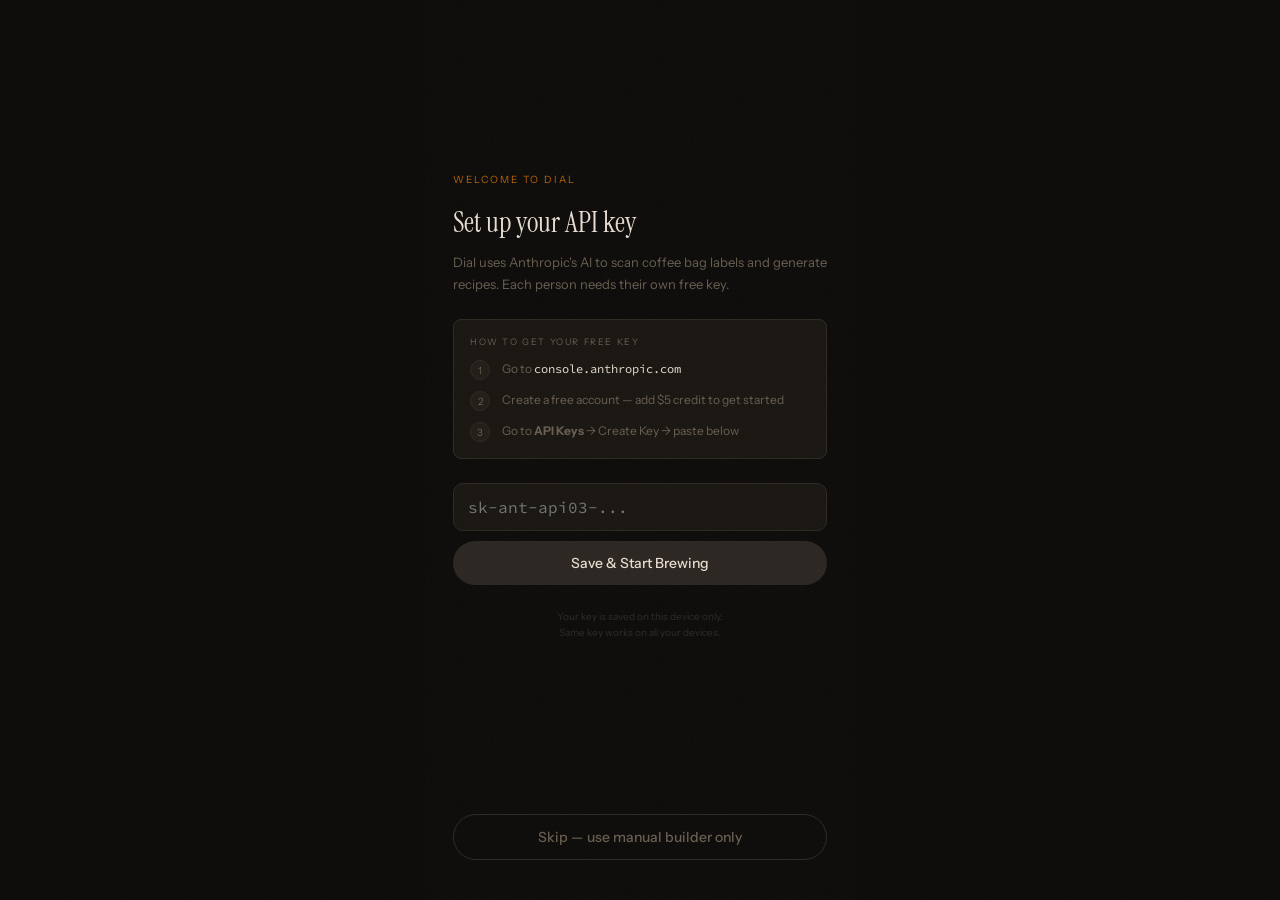
==== index.html @ 254ca581 "Dial app — initial commit Co-Authored-By: Claude Opus 4.8 <noreply@anthropic.com>" ====
<!DOCTYPE html>
<html lang="en">
<head>
<meta charset="UTF-8"/>
<meta name="viewport" content="width=device-width,initial-scale=1,viewport-fit=cover"/>
<meta name="theme-color" content="#0c0a08"/>
<meta name="apple-mobile-web-app-capable" content="yes"/>
<meta name="mobile-web-app-capable" content="yes"/>
<meta name="apple-mobile-web-app-status-bar-style" content="black-translucent"/>
<meta name="apple-mobile-web-app-title" content="Dial"/>
<title>Dial</title>
<link rel="preconnect" href="https://fonts.googleapis.com"/>
<link rel="preconnect" href="https://fonts.gstatic.com" crossorigin/>
<link href="https://fonts.googleapis.com/css2?family=Instrument+Sans:wght@400;500;600&family=Instrument+Serif&family=Source+Code+Pro:wght@400;500&display=swap" rel="stylesheet"/>
<link rel="stylesheet" href="styles.css?v=37"/>
</head>
<body>

<!-- HOME SCREEN -->
<div id="brew">
  <div id="brew-header">
    <button id="menu-btn" onclick="openMenu()" aria-label="Menu"></button>
  </div>
  <div id="rings-wrap">
    <svg id="rings-svg" viewBox="0 0 390 390" preserveAspectRatio="xMidYMid meet" xmlns="http://www.w3.org/2000/svg"></svg>
    <div id="weight-overlay">
      <div id="lw-num">00</div>
      <div id="gw-num">00</div>
    </div>
  </div>
  <div id="brew-controls">
    <div id="timer-area">
      <div id="timer-el" class="t-display-timer">0:00</div>
      <div id="status-el" class="t-label-status">NO RECIPE SELECTED</div>
    </div>
    <div id="brew-btns">
      <button class="brew-btn t-button" id="start-btn" onclick="toggleBrew()">Start</button>
      <button class="brew-btn t-button" id="reset-btn" onclick="resetBrew()">Reset</button>
    </div>
  </div>
</div>

<!-- MENU SCREEN -->
<div class="screen" id="menu-screen">
  <div id="menu-controls">
    <div id="menu-top">
      <button id="menu-close-btn" onclick="closeMenu()" aria-label="Close menu"></button>
    </div>
    <div id="menu-bottom">
      <div class="seg-ctrl">
        <button class="seg-btn t-label active" onclick="switchTab('recipes')">Recipes</button>
        <button class="seg-btn t-label" onclick="switchTab('setup')">My setup</button>
      </div>
    </div>
  </div>
  <!-- Recipes tab -->
  <div id="recipes-tab" style="display:flex;flex-direction:column;flex:1;min-height:0;overflow-y:auto;-webkit-overflow-scrolling:touch;overscroll-behavior:contain">
    <div id="recipes-empty" class="empty-state hidden">
      <p class="t-body">No recipes yet</p>
      <button class="icon-btn" onclick="openCreate()" data-icon="plus" aria-label="Add recipe"></button>
    </div>
    <div id="recipes-list-wrap" class="hidden" style="display:flex;flex-direction:column;gap:var(--space-24);flex:1">
      <p class="select-lbl t-body">Select or Create</p>
      <div id="recipes-list" class="recipe-list"></div>
      <div id="menu-actions" class="menu-actions"></div>
    </div>
  </div>
  <!-- Setup tab -->
  <div id="setup-tab" class="hidden" style="overflow-y:auto;-webkit-overflow-scrolling:touch;overscroll-behavior:contain;flex:1;padding:var(--space-4) 0 var(--space-24)">
    <div class="setup-section-lbl" style="margin-top:8px">Brew Method</div>
    <div id="sm-methods" class="method-wrap"></div>
    <div class="setup-section-lbl">Grinder</div>
    <input class="setup-inp" id="sm-grinder" type="text" placeholder="e.g. Baratza Encore" oninput="onSetupInput()"/>
    <div class="setup-section-lbl">Kettle</div>
    <input class="setup-inp" id="sm-kettle" type="text" placeholder="e.g. Fellow Stagg EKG" oninput="onSetupInput()"/>
    <div class="setup-section-lbl">Sound</div>
    <div class="toggle-row">
      <span class="toggle-lbl">Pour &amp; finish sounds</span>
      <button id="sound-toggle" class="toggle" role="switch" aria-checked="true" onclick="toggleSound()" aria-label="Toggle sounds"><span class="toggle-knob"></span></button>
    </div>
    <div id="sm-save-wrap" class="hidden" style="display:flex;justify-content:center;padding-top:var(--space-16)">
      <button class="icon-btn" onclick="saveSetup()" data-icon="check" aria-label="Save setup"></button>
    </div>
    <div style="height:16px"></div>
  </div>
</div>

<!-- CREATE SCREEN -->
<div class="screen" id="create-screen">
  <div id="create-hdr">
    <button class="icon-btn" onclick="closeCreate()" data-icon="x" aria-label="Close"></button>
    <p class="screen-label t-label">New recipe</p>
  </div>
  <div id="create-scroll" style="flex:1;overflow-y:auto;-webkit-overflow-scrolling:touch;overscroll-behavior:contain;display:flex;flex-direction:column;gap:var(--space-24);padding-top:var(--space-16);padding-bottom:max(24px,env(safe-area-inset-bottom))">
    <div class="setup-card" id="cr-setup-card">
      <div class="setup-card-hdr" onclick="toggleSetupCard()">
        <div>
          <p class="sc-title t-body">Setup</p>
          <p class="sc-sub t-mono-sub" id="cr-setup-sub"></p>
        </div>
        <span id="cr-chev" data-icon="chevron-down" style="width:20px;height:20px;display:block;flex-shrink:0"></span>
      </div>
      <div class="sc-body hidden" id="cr-setup-body">
        <div style="height:10px"></div>
        <div class="setup-section-lbl">Brew Method</div>
        <div id="cr-methods" class="method-wrap"></div>
        <div class="setup-section-lbl">Grinder</div>
        <input class="setup-inp" id="cr-grinder" type="text" placeholder="e.g. Baratza Encore"/>
        <div class="setup-section-lbl">Kettle</div>
        <input class="setup-inp" id="cr-kettle" type="text" placeholder="e.g. Fellow Stagg EKG"/>
        <div style="height:4px"></div>
      </div>
    </div>
    <div class="param-grid" id="cr-params">
      <div class="param-grid-row">
        <div class="param-box" id="coffee-box" onclick="openCoffeePop(event)">
          <p class="param-box-lbl t-caption">Coffee</p>
          <div class="param-box-val t-mono-value clickable">
            <span id="coffee-val">26g</span>
            <span data-icon="chevron-down" style="width:12px;height:12px;display:block;flex-shrink:0;opacity:.5"></span>
          </div>
        </div>
        <div class="param-box">
          <p class="param-box-lbl t-caption">Water</p>
          <div class="param-box-val t-mono-value" id="cp-water">Auto</div>
        </div>
      </div>
      <div class="param-grid-row">
        <div class="param-box">
          <p class="param-box-lbl t-caption">Temp</p>
          <div class="param-box-val t-mono-value" id="cp-temp">Auto</div>
        </div>
        <div class="param-box">
          <p class="param-box-lbl t-caption">Ratio</p>
          <div class="param-box-val t-mono-value" id="cp-ratio">Auto</div>
        </div>
      </div>
      <div class="param-box full-width">
        <p class="param-box-lbl t-caption">Grind</p>
        <div class="param-box-val t-mono-value" id="cp-grind">Auto</div>
      </div>
    </div>
    <div id="label-cta" class="label-cta">
      <p class="t-body">Create an expertly dialed brew recipe from your label</p>
      <div class="upload-btns">
        <input type="file" id="cam-input" accept="image/*" capture="environment" style="display:none" onchange="handleLabel(event)"/>
        <input type="file" id="lib-input" accept="image/*" style="display:none" onchange="handleLabel(event)"/>
        <button class="icon-btn" onclick="document.getElementById('cam-input').click()" data-icon="camera" title="Take photo"></button>
        <button class="icon-btn" onclick="document.getElementById('lib-input').click()" data-icon="image" title="Upload from library"></button>
      </div>
    </div>
    <div id="label-uploaded" class="hidden">
      <div class="uploaded-card">
        <div class="ul-info"><strong>Label</strong><span class="t-caption" id="ul-name">—</span></div>
        <button onclick="clearLabel()" style="background:none;border:none;color:var(--color-icon-muted);cursor:pointer;padding:4px" data-icon="x" aria-label="Remove label"></button>
      </div>
      <div class="gen-wrap">
        <button class="icon-btn" id="gen-btn" onclick="doGenerate()" data-icon="arrow-up" title="Generate"></button>
      </div>
    </div>
    <div id="cr-loading" class="loading-box hidden">
      <div class="dots"><div class="dot"></div><div class="dot" style="animation-delay:.2s"></div><div class="dot" style="animation-delay:.4s"></div></div>
      <div class="loading-lbl">Reading label &amp; building recipe</div>
    </div>
    <p id="cr-err" class="err-txt hidden"></p>
  </div>
</div>

<!-- GENERATED / RC SCREEN -->
<div class="screen" id="rc-screen">
  <div id="rc-hdr">
    <button class="icon-btn" onclick="closeRC()" data-icon="x" aria-label="Close"></button>
  </div>
  <div style="flex:1;overflow-y:auto;-webkit-overflow-scrolling:touch;overscroll-behavior:contain;padding-top:var(--space-16)">
    <div class="rc-coffee-name t-body" id="rc-coffee-name"></div>
    <div class="rationale-wrap collapsed" id="rc-rationale-wrap">
      <div class="rationale-text t-heading-accent" id="rc-rationale"></div>
      <div class="rationale-fade"></div>
    </div>
    <button class="more-notes" id="rc-more" onclick="toggleNotes()">More notes</button>
    <div class="rc-grid" id="rc-rows"></div>
    <div class="brew-recipe-card brc-card" id="brc-card">
      <div class="brc-hdr" onclick="toggleBrewRecipe()">
        <div><div class="brc-title t-body">Dialed brew recipe</div><div class="brc-sub t-mono-sub" id="brc-sub"></div></div>
        <span class="brc-chev" data-icon="chevron-down" style="width:20px;height:20px;display:block"></span>
      </div>
      <div class="brc-body hidden" id="brc-body"></div>
    </div>
    <div style="height:8px"></div>
  </div>
  <div class="rc-actions">
    <button class="icon-btn" onclick="confirmDeleteRC()" data-icon="trash" title="Delete recipe"></button>
    <button class="icon-btn" onclick="brewRC()" data-icon="waves" title="Brew"></button>
  </div>
</div>

<!-- STAGE OVERLAY -->
<div id="ov">
  <div class="ov-inner">
    <div class="ov-title t-body">Dialed</div>
    <div class="stage-list" id="ov-stages"></div>
  </div>
  <div class="ov-btn">
    <button class="icon-btn" onclick="closeOverlay()" data-icon="check" aria-label="Done"></button>
  </div>
</div>

<!-- API KEY SCREEN -->
<div id="apikey-screen" class="hidden">
  <div class="ak-body">
    <div class="ak-tag">Welcome to Dial</div>
    <h1 class="ak-title">Set up your API key</h1>
    <p class="ak-desc">Dial uses Anthropic's AI to scan coffee bag labels and generate recipes. Each person needs their own free key.</p>
    <div class="ak-steps">
      <div style="font-size:9px;letter-spacing:1.6px;color:var(--color-text-muted);margin-bottom:12px;text-transform:uppercase">How to get your free key</div>
      <div class="ak-step"><div class="ak-num">1</div><div class="ak-step-txt">Go to <code>console.anthropic.com</code></div></div>
      <div class="ak-step"><div class="ak-num">2</div><div class="ak-step-txt">Create a free account &mdash; add $5 credit to get started</div></div>
      <div class="ak-step"><div class="ak-num">3</div><div class="ak-step-txt">Go to <strong>API Keys</strong> &rarr; Create Key &rarr; paste below</div></div>
    </div>
    <input type="password" id="ak-input" class="ak-input" placeholder="sk-ant-api03-..." oninput="document.getElementById('ak-err').classList.add('hidden')"/>
    <p id="ak-err" class="ak-err hidden"></p>
    <button onclick="saveApiKey()" class="btn-pill dark" style="margin-bottom:12px">Save &amp; Start Brewing</button>
    <p class="ak-note">Your key is saved on this device only.<br/>Same key works on all your devices.</p>
  </div>
  <div class="ak-footer">
    <button onclick="skipApiKey()" class="btn-pill ghost">Skip &mdash; use manual builder only</button>
  </div>
</div>

<!-- RECIPE CARD POPOVER -->
<div id="pop" class="popover hidden">
  <button class="pop-item" onclick="viewRecipe()">View</button>
  <button class="pop-item danger" onclick="askDeleteFromPop()">Delete</button>
</div>

<!-- COFFEE WEIGHT DROPDOWN -->
<div id="coffee-pop" class="popover scroll-pop hidden"></div>

<!-- DELETE CONFIRM MODAL -->
<div id="confirm-modal" class="hidden">
  <div class="confirm-card">
    <p class="confirm-title">Delete recipe?</p>
    <p class="confirm-msg">This can’t be undone.</p>
    <div class="confirm-btns">
      <button class="confirm-btn" onclick="closeConfirm()">Cancel</button>
      <button class="confirm-btn danger" onclick="doDelete()">Delete</button>
    </div>
  </div>
</div>

<script src="app.js?v=37"></script>
</body>
</html>
---- styles.css ----
/* ============================================================================
   DIAL — Design Tokens
   ============================================================================ */
:root {
  /* ---- Primitives: neutral ---- */
  --neutral-0:#0c0a08;  --neutral-50:#12100d;  --neutral-100:#13110e;
  --neutral-150:#181410; --neutral-175:#1a160e; --neutral-200:#1c1914;
  --neutral-250:#201c17; --neutral-300:#2a2520; --neutral-325:#2c2922;
  --neutral-350:#2e2820; --neutral-450:#3d3730; --neutral-500:#4a4232;
  --neutral-525:#4a4238; --neutral-600:#675d4f; --neutral-650:#716c61;
  --neutral-700:#8d7d6a; --neutral-725:#8d8268; --neutral-800:#9a8e82;
  --neutral-950:#e8ddd0;
  /* ---- Primitives: amber + status ---- */
  --amber-100:#fbe8cb; --amber-500:#b66304; --error-500:#c07070;

  /* ---- Semantic: background ---- */
  --color-bg-base:var(--neutral-0);
  --color-bg-surface-1:var(--neutral-150);
  --color-bg-surface-2:var(--neutral-250);
  --color-bg-surface-3:var(--neutral-300);
  --color-bg-elevated:var(--neutral-200);
  --color-bg-card:var(--neutral-175);
  --color-bg-control:var(--neutral-250);
  /* ---- Semantic: border ---- */
  --color-border-default:var(--neutral-350);
  --color-border-subtle:var(--neutral-325);
  --color-border-amber:var(--neutral-500);
  /* ---- Semantic: text ---- */
  --color-text-primary:var(--neutral-950);
  --color-text-secondary:var(--neutral-800);
  --color-text-muted:var(--neutral-600);
  --color-text-dim:var(--neutral-725);
  --color-text-label:var(--neutral-325);
  --color-text-icon:var(--neutral-700);
  /* ---- Semantic: accent / status / icon ---- */
  --color-accent-amber:var(--amber-500);
  --color-accent-amber-bright:var(--amber-100);
  --color-status-error:var(--error-500);
  --color-icon-default:var(--neutral-700);
  --color-icon-muted:var(--neutral-600);
  --color-icon-dim:var(--neutral-450);
  --color-icon-primary:var(--neutral-950);
  --color-icon-accent:var(--amber-500);
  --color-icon-on-accent:var(--amber-100);

  /* ---- Type families ---- */
  --font-sans:"Instrument Sans",system-ui,sans-serif;
  --font-serif:"Instrument Serif",Georgia,serif;
  --font-mono:"Source Code Pro",ui-monospace,monospace;

  /* ---- Spacing ---- */
  --space-4:4px; --space-8:8px; --space-12:12px; --space-16:16px;
  --space-20:20px; --space-24:24px; --space-32:32px; --space-48:48px; --space-60:60px;
  /* ---- Radius ---- */
  --radius-sm:4px; --radius-md:8px; --radius-lg:24px; --radius-full:200px;
}

/* ============================================================================
   Reset + base
   ============================================================================ */
*,*::before,*::after{box-sizing:border-box;margin:0;padding:0}
span[data-icon]>svg{width:100%;height:100%;display:block}
html{height:100%;overflow:hidden;background:var(--color-bg-base);-webkit-tap-highlight-color:transparent}
body{height:100%;overflow:hidden;width:100%;background:var(--color-bg-base);font-family:var(--font-sans);color:var(--color-text-primary);-webkit-font-smoothing:antialiased;overscroll-behavior-y:none}
::-webkit-scrollbar{display:none}
.hidden{display:none!important}

/* Film grain — fixed, non-interactive SVG noise overlay. Tune --grain-opacity. */
:root{--grain-opacity:.045}
body::after{
  content:"";
  position:fixed;
  inset:0;
  z-index:9999;
  pointer-events:none;
  opacity:var(--grain-opacity);
  background-image:url("data:image/svg+xml,%3Csvg xmlns='http://www.w3.org/2000/svg' width='200' height='200'%3E%3Cfilter id='n'%3E%3CfeTurbulence type='fractalNoise' baseFrequency='0.85' numOctaves='2' stitchTiles='stitch'/%3E%3CfeColorMatrix type='saturate' values='0'/%3E%3C/filter%3E%3Crect width='100%25' height='100%25' filter='url(%23n)'/%3E%3C/svg%3E");
  background-size:200px 200px;
}

/* ============================================================================
   Type styles
   ============================================================================ */
.t-display-timer{font-family:var(--font-serif);font-size:64px;letter-spacing:0;line-height:1}
.t-weight-l{font-family:var(--font-sans);font-size:64px;font-weight:400;letter-spacing:-1.28px;line-height:1}
.t-weight-s{font-family:var(--font-sans);font-size:32px;font-weight:400;letter-spacing:-.64px;line-height:1}
.t-heading-accent{font-family:var(--font-serif);font-size:22px;letter-spacing:.22px;line-height:1.5}
.t-body{font-family:var(--font-sans);font-size:16px;letter-spacing:.16px}
.t-caption{font-family:var(--font-sans);font-size:12px;letter-spacing:.12px}
.t-label-status{font-family:var(--font-sans);font-size:14px;font-weight:600;letter-spacing:1.68px;text-transform:uppercase}
.t-label{font-family:var(--font-sans);font-size:14px;letter-spacing:.14px}
.t-button{font-family:var(--font-sans);font-size:14px;font-weight:500;letter-spacing:.14px}
.t-mono-value{font-family:var(--font-mono);font-size:16px}
.t-mono-sub{font-family:var(--font-mono);font-size:14px}

/* ============================================================================
   Home / Brew screen
   ============================================================================ */
#brew{position:relative;margin:0 auto;width:100%;height:100svh;display:flex;flex-direction:column;align-items:center;justify-content:space-between;max-width:430px;overflow:hidden;padding:4px;padding-bottom:max(24px,calc(env(safe-area-inset-bottom) + 16px))}
#brew-header{width:100%;display:flex;align-items:center;justify-content:center;padding:max(16px,env(safe-area-inset-top)) var(--space-16) 0;flex-shrink:0}
#menu-btn{width:48px;height:48px;background:var(--color-bg-surface-1);border:1px solid transparent;cursor:pointer;display:flex;align-items:center;justify-content:center;border-radius:var(--radius-full);transition:background .2s,border-color .2s;padding:0}
#menu-btn.lit{border-color:var(--color-border-amber)}
#menu-btn svg{width:24px;height:24px;display:block}
/* Fixed square. Size = smaller of full width OR the leftover vertical space after
   reserving a fixed budget for the header + timer + buttons. This keeps the rings
   stable (svh only settles once, doesn't jump as you scroll) AND guarantees the
   Start/Reset buttons always have room — even on small phones. */
#rings-wrap{flex:0 0 auto;width:min(100%,calc(100svh - 340px));aspect-ratio:1/1;margin:0 auto;position:relative;container-type:inline-size;display:flex;align-items:center;justify-content:center}
#rings-svg{width:100%;height:100%;display:block}
/* Weight readout — HTML overlay so the numbers can animate (SVG text is redrawn each frame) */
#weight-overlay{position:absolute;inset:0;display:flex;flex-direction:column;align-items:center;justify-content:center;gap:1.5cqw;pointer-events:none;transform:translateY(1cqw)}
#lw-num{font-family:var(--font-sans);font-weight:400;font-size:12.3cqw;letter-spacing:0;line-height:1;will-change:transform,opacity}
#gw-num{font-family:var(--font-sans);font-weight:400;font-size:8.2cqw;letter-spacing:-.02em;line-height:1;color:var(--neutral-325);will-change:transform,opacity}
#brew-controls{flex-shrink:0;width:100%;display:flex;flex-direction:column;align-items:center;gap:var(--space-32)}
#timer-area{flex-shrink:0;text-align:center;width:100%;display:flex;flex-direction:column;align-items:center;gap:var(--space-4)}
#timer-el{color:var(--color-text-muted);transition:color .4s}
#status-el{color:var(--color-text-dim);opacity:1;width:100%;padding:0 var(--space-24);text-align:center;white-space:nowrap;overflow:hidden;text-overflow:ellipsis;will-change:transform,opacity}
#brew-btns{flex-shrink:0;display:flex;gap:var(--space-24)}
.brew-btn{width:120px;height:120px;border-radius:50%;border:.5px solid transparent;background:var(--neutral-100);display:flex;align-items:center;justify-content:center;cursor:pointer;color:var(--neutral-525);transition:background .25s,color .25s,border-color .25s}
.brew-btn.primary{background:var(--color-bg-elevated);border-color:var(--color-border-amber);color:var(--color-accent-amber-bright)}
.brew-btn.lit{color:var(--color-text-secondary)}

/* Dim brew screen when any overlay is open */
#brew{transition:opacity .32s ease,filter .32s ease}
#brew.dimmed{opacity:.4;filter:blur(2px);pointer-events:none}

/* ============================================================================
   Full-screen overlays (Menu, Create, RC)
   ============================================================================ */
.screen{
  position:fixed;top:0;left:0;right:0;bottom:0;
  max-width:430px;margin:0 auto;
  background:var(--color-bg-base);
  display:flex;flex-direction:column;
  z-index:20;
  opacity:0;visibility:hidden;
  transition:opacity .32s ease,visibility 0s linear .32s;
  padding:4px var(--space-16);
  overflow:hidden;
}
.screen.open{opacity:1;visibility:visible;transition:opacity .32s ease}
/* Stagger children entrance */
.screen>*{transform:translateY(8px);opacity:0;transition:transform .38s cubic-bezier(.22,.7,0,1),opacity .38s ease}
.screen.open>*{transform:none;opacity:1}

/* ============================================================================
   Menu screen
   ============================================================================ */
#menu-controls{width:100%;flex-shrink:0;display:flex;flex-direction:column;gap:var(--space-32);padding:max(16px,env(safe-area-inset-top)) 0 0;transition-delay:.04s}
#menu-top{display:flex;align-items:center;justify-content:center}
#menu-bottom{display:flex;align-items:center;justify-content:center}
#menu-close-btn{width:48px;height:48px;background:var(--color-bg-elevated);border:1px solid var(--color-border-amber);cursor:pointer;display:flex;align-items:center;justify-content:center;border-radius:var(--radius-full);padding:0}
#menu-close-btn svg{width:24px;height:24px;display:block}
#recipes-tab{transition-delay:.08s}
#setup-tab{transition-delay:.08s}

/* Segment control */
.seg-ctrl{display:inline-flex;background:var(--neutral-50);border-radius:var(--radius-full);padding:var(--space-8) var(--space-12) var(--space-8) var(--space-8);gap:var(--space-4)}
.seg-btn{height:40px;padding:0 var(--space-16);border-radius:var(--radius-md);border:none;background:none;font-family:var(--font-sans);font-size:14px;color:var(--color-text-label);cursor:pointer;transition:all .2s;white-space:nowrap}
.seg-btn.active{background:var(--color-bg-elevated);color:var(--color-accent-amber-bright);border-radius:var(--radius-full)}

/* Empty state */
.empty-state{display:flex;flex-direction:column;align-items:center;justify-content:center;gap:var(--space-24);padding:48px var(--space-24)}
.empty-state p{color:var(--color-text-label)}

/* Recipe list */
.select-lbl{color:var(--color-text-label);text-align:center;padding:var(--space-8) 0 0}
.recipe-list{display:flex;flex-direction:column;gap:var(--space-12)}
.recipe-card{display:flex;align-items:center;justify-content:space-between;padding:var(--space-16) var(--space-20);border-radius:var(--radius-md);background:var(--color-bg-card);border:1px solid transparent;cursor:pointer;transition:all .2s;width:100%}
.recipe-card.selected{background:var(--color-bg-surface-3);border-color:var(--color-border-amber)}
.rc-name{color:var(--color-text-primary);margin-bottom:var(--space-8)}
.rc-sub{color:var(--color-text-muted)}
.rc-kebab{background:none;border:none;color:var(--color-icon-muted);cursor:pointer;padding:4px 8px;line-height:1;flex-shrink:0}

/* Menu actions row */
.menu-actions{display:flex;gap:var(--space-12);justify-content:center;padding:var(--space-8) 0 max(24px,env(safe-area-inset-bottom))}

/* ============================================================================
   Common icon button
   ============================================================================ */
.icon-btn{width:48px;height:48px;border-radius:50%;background:var(--color-bg-elevated);border:none;display:flex;align-items:center;justify-content:center;cursor:pointer;color:var(--color-icon-primary);transition:background .2s;flex-shrink:0}
.icon-btn svg{width:20px;height:20px;display:block}

/* ============================================================================
   Setup tab + form controls
   ============================================================================ */
.setup-section-lbl{font-family:var(--font-sans);font-size:10px;font-weight:500;letter-spacing:1.2px;color:var(--color-text-muted);text-transform:uppercase;margin-bottom:var(--space-8);margin-top:var(--space-16)}
.method-wrap{display:flex;gap:6px;flex-wrap:wrap;margin-bottom:var(--space-4)}
.method-btn{padding:7px 14px;border-radius:var(--radius-full);border:1px solid var(--color-border-default);background:none;cursor:pointer;font-family:var(--font-sans);font-size:12px;color:var(--color-text-muted);transition:all .2s}
.method-btn.active{background:var(--color-bg-surface-3);color:var(--color-text-primary);border-color:var(--color-bg-surface-3)}
.setup-inp{width:100%;background:var(--color-bg-surface-2);border:1px solid var(--color-border-default);border-radius:10px;padding:11px 14px;font-family:var(--font-sans);font-size:16px;color:var(--color-text-primary);outline:none;margin-bottom:10px}
.btn-pill{width:100%;padding:13px;border-radius:999px;border:none;font-family:var(--font-sans);font-size:14px;font-weight:500;color:var(--color-text-primary);cursor:pointer}
.btn-pill.dark{background:var(--color-bg-surface-3)}
.btn-pill.ghost{background:none;border:1px solid var(--color-border-default);color:var(--color-text-muted)}

/* Toggle switch */
.toggle-row{display:flex;align-items:center;justify-content:space-between;gap:var(--space-12);padding:var(--space-8) 0}
.toggle-lbl{font-family:var(--font-sans);font-size:14px;color:var(--color-text-secondary)}
.toggle{width:46px;height:28px;border-radius:999px;border:none;background:var(--color-bg-surface-3);position:relative;cursor:pointer;transition:background .2s;flex-shrink:0;padding:0}
.toggle[aria-checked="true"]{background:var(--color-accent-amber-bright)}
.toggle-knob{position:absolute;top:3px;left:3px;width:22px;height:22px;border-radius:50%;background:var(--color-text-muted);transition:transform .2s,background .2s}
.toggle[aria-checked="true"] .toggle-knob{transform:translateX(18px);background:var(--neutral-0)}

/* ============================================================================
   Popover
   ============================================================================ */
.popover{position:fixed;background:var(--color-bg-surface-2);border:1px solid var(--color-border-default);border-radius:10px;padding:4px;z-index:50;min-width:130px;box-shadow:0 8px 24px rgba(0,0,0,.5)}
.pop-item{display:block;width:100%;padding:10px 14px;border-radius:6px;border:none;background:none;font-family:var(--font-sans);font-size:14px;color:var(--color-text-primary);text-align:left;cursor:pointer}
.pop-item.danger{color:var(--color-status-error)}
.pop-item.active{color:var(--color-accent-amber-bright);background:var(--color-bg-surface-3)}
/* Coffee weight dropdown — scrollable, mono values */
.scroll-pop{max-height:240px;overflow-y:auto;-webkit-overflow-scrolling:touch}
.scroll-pop .pop-item{font-family:var(--font-mono);text-align:center}

/* Clickable param value (Coffee dropdown trigger) */
.param-box-val.clickable{cursor:pointer}
.param-box.dropdown-open .param-box-val.clickable{outline:1px solid var(--color-border-amber)}

/* ============================================================================
   Delete confirm modal
   ============================================================================ */
#confirm-modal{position:fixed;inset:0;z-index:200;display:flex;align-items:center;justify-content:center;padding:var(--space-24);background:rgba(0,0,0,.7);opacity:0;transition:opacity .2s ease}
#confirm-modal.open{opacity:1}
.confirm-card{width:100%;max-width:320px;background:var(--color-bg-surface-1);border:1px solid var(--color-border-default);border-radius:var(--radius-lg);padding:var(--space-24);text-align:center;transform:scale(.94);transition:transform .2s cubic-bezier(.32,.72,0,1)}
#confirm-modal.open .confirm-card{transform:scale(1)}
.confirm-title{font-family:var(--font-serif);font-size:22px;color:var(--color-text-primary);margin-bottom:var(--space-8)}
.confirm-msg{font-family:var(--font-sans);font-size:13px;color:var(--color-text-muted);margin-bottom:var(--space-24)}
.confirm-btns{display:flex;gap:var(--space-12)}
.confirm-btn{flex:1;padding:13px;border-radius:999px;border:1px solid var(--color-border-default);background:none;font-family:var(--font-sans);font-size:14px;font-weight:500;color:var(--color-text-secondary);cursor:pointer}
.confirm-btn.danger{background:var(--color-status-error);border-color:var(--color-status-error);color:var(--neutral-0)}

/* ============================================================================
   Create screen
   ============================================================================ */
#create-hdr,#rc-hdr{display:flex;flex-direction:column;align-items:center;gap:var(--space-24);flex-shrink:0;padding-top:max(16px,env(safe-area-inset-top));padding-bottom:0}

/* Screen shared label (used in Create + RC) */
.screen-label{color:var(--color-text-label);text-align:center;flex-shrink:0}

/* Setup card */
.setup-card{background:var(--color-bg-surface-1);border:1px solid var(--color-border-subtle);border-radius:var(--radius-md);overflow:hidden;flex-shrink:0}
.setup-card-hdr{display:flex;align-items:center;justify-content:space-between;gap:var(--space-8);padding:var(--space-12) var(--space-20);cursor:pointer}
.setup-card-hdr>div{flex:1;min-width:0;overflow:hidden}
.sc-title{color:var(--color-text-primary)}
.sc-sub{color:var(--color-text-muted);margin-top:var(--space-8);white-space:nowrap;overflow:hidden;text-overflow:ellipsis;max-width:100%}
.sc-body{padding:0 var(--space-20) var(--space-16);border-top:1px solid var(--color-border-subtle)}

/* Param grid (create flow — box style) */
.param-grid{display:flex;flex-direction:column;gap:var(--space-8)}
.param-grid-row{display:flex;gap:var(--space-8)}
.param-box{display:flex;flex-direction:column;gap:var(--space-8);flex:1;min-width:0}
.param-box.full-width{flex:none;width:100%}
.param-box-lbl{color:var(--color-text-primary)}
.param-box-val{background:var(--color-bg-surface-2);border-radius:var(--radius-md);padding:14px var(--space-16);display:flex;align-items:center;justify-content:center;gap:var(--space-8);color:var(--color-text-dim)}
.param-box-val select{background:none;border:none;outline:none;font-family:var(--font-mono);font-size:16px;color:var(--color-text-dim);text-align:center;cursor:pointer;appearance:none;-webkit-appearance:none;flex:1;min-width:0}

/* Label upload CTA */
.label-cta{display:flex;flex-direction:column;align-items:center;gap:var(--space-20);text-align:center}
.label-cta p{color:var(--color-text-muted);line-height:1.6;max-width:240px}
.upload-btns{display:flex;gap:var(--space-12);justify-content:center}
.uploaded-card{background:var(--color-bg-surface-2);border:1px solid var(--color-border-default);border-radius:var(--radius-md);padding:14px var(--space-16);display:flex;align-items:center;justify-content:space-between;gap:var(--space-12)}
.ul-info strong{font-family:var(--font-sans);font-size:16px;font-weight:400;color:var(--color-text-primary);display:block;margin-bottom:2px}
.ul-info span{color:var(--color-text-muted)}
.gen-wrap{display:flex;justify-content:center;padding:var(--space-16) 0 var(--space-8)}
.err-txt{color:var(--color-status-error);font-size:12px;text-align:center;line-height:1.5}
.loading-box{display:flex;flex-direction:column;align-items:center;gap:14px;padding:48px 24px}
.dots{display:flex;gap:6px;align-items:center}
.dots .dot{width:6px;height:6px;border-radius:50%;background:var(--color-accent-amber);animation:blink 1.2s ease-in-out infinite}
.loading-lbl{font-size:11px;letter-spacing:1.4px;color:var(--color-text-muted);text-transform:uppercase}
@keyframes blink{0%,100%{opacity:.2}50%{opacity:1}}

/* ============================================================================
   Generated / RC screen
   ============================================================================ */
#rc-screen .screen-label{padding:0}
.rc-coffee-name{color:var(--color-text-primary);text-align:center;padding:0 var(--space-16) var(--space-8);flex-shrink:0;font-size:12px;letter-spacing:.12px}
.rationale-wrap{position:relative;margin:0 var(--space-16) 0;flex-shrink:0;overflow:hidden}
.rationale-text{color:var(--color-text-muted);text-align:center;line-height:1.5}
.rationale-wrap.collapsed{max-height:138px}
.rationale-fade{position:absolute;left:0;right:0;bottom:0;height:78px;pointer-events:none;background:linear-gradient(to bottom,rgba(12,10,8,0) 0%,var(--color-bg-base) 92%)}
.rationale-wrap.expanded .rationale-fade{display:none}
.more-notes{display:block;margin:var(--space-12) auto 0;background:none;border:none;color:var(--color-text-secondary);font-family:var(--font-sans);font-size:14px;letter-spacing:.14px;cursor:pointer;text-align:center}

/* Param grid (generated view — 2-column stacked cells with top dividers) */
.rc-grid{display:grid;grid-template-columns:1fr 1fr 1fr;column-gap:0;row-gap:var(--space-24);margin:var(--space-24) var(--space-16) 0}
.rc-cell{display:flex;flex-direction:column;gap:var(--space-4);padding:var(--space-12) var(--space-8);border-top:1px solid var(--neutral-200);min-width:0}
.rc-cell-lbl{font-family:var(--font-sans);font-size:12px;letter-spacing:.12px;color:var(--color-text-muted)}
.rc-cell-val{font-family:var(--font-mono);font-size:16px;color:var(--color-text-primary);width:100%;text-align:left;white-space:nowrap;overflow:hidden;text-overflow:ellipsis}

/* Brew recipe card */
.brew-recipe-card{margin:var(--space-24) var(--space-16) 0;background:var(--color-bg-surface-1);border:1px solid var(--color-border-subtle);border-radius:var(--radius-md);overflow:hidden;flex-shrink:0}
.brc-hdr{display:flex;align-items:center;justify-content:space-between;gap:var(--space-8);padding:var(--space-12) var(--space-20);cursor:pointer}
.brc-title{color:var(--color-text-primary);font-family:var(--font-sans);font-size:16px}
.brc-sub{color:var(--color-text-muted);font-family:var(--font-mono);font-size:14px;margin-top:var(--space-8)}
.brc-chev{transition:transform .25s}
.brc-card.open .brc-chev{transform:rotate(180deg)}
.brc-body{padding:0 var(--space-20) var(--space-16);border-top:1px solid var(--color-border-subtle)}
.rc-actions{display:flex;gap:var(--space-12);justify-content:center;padding:var(--space-16) var(--space-24) max(24px,env(safe-area-inset-bottom));flex-shrink:0}

/* ============================================================================
   Stage overlay
   ============================================================================ */
#ov{position:fixed;top:0;left:50%;width:100%;height:100svh;background:var(--neutral-50);z-index:30;display:flex;flex-direction:column;align-items:center;transform:translate(-50%,105%);transition:transform .35s cubic-bezier(.32,.72,0,1);max-width:430px;overflow-y:auto}
#ov.open{transform:translate(-50%,0)}
.ov-inner{flex:1;width:100%;padding:max(32px,env(safe-area-inset-top)) var(--space-20) 0;display:flex;flex-direction:column;align-items:center;gap:var(--space-32)}
.ov-title{color:var(--color-icon-on-accent)}
.stage-list{width:100%;display:flex;flex-direction:column;align-items:center;gap:var(--space-8)}
.stage-item{display:flex;flex-direction:column;align-items:center;gap:var(--space-8);text-align:center;width:100%}
.si-name{color:var(--color-text-muted)}
.si-stats{color:var(--color-icon-on-accent)}
.si-tech{color:var(--color-text-muted);max-width:280px}
.stage-connector{width:1px;height:18px;background:var(--color-icon-dim)}
.ov-btn{padding:var(--space-24) var(--space-24) max(48px,calc(env(safe-area-inset-bottom) + 24px));flex-shrink:0}

/* ============================================================================
   API key screen
   ============================================================================ */
#apikey-screen{position:fixed;top:0;left:50%;transform:translateX(-50%);width:100%;height:100svh;background:var(--color-bg-base);display:flex;flex-direction:column;max-width:430px;z-index:100}
.ak-body{flex:1;display:flex;flex-direction:column;justify-content:center;padding:40px 28px}
.ak-tag{font-size:10px;letter-spacing:2px;color:var(--color-accent-amber);margin-bottom:20px;text-transform:uppercase}
.ak-title{font-family:var(--font-serif);font-size:28px;font-weight:400;margin-bottom:12px;line-height:1.2;color:var(--color-text-primary)}
.ak-desc{font-size:13px;color:var(--color-text-muted);line-height:1.7;margin-bottom:24px}
.ak-steps{background:var(--color-bg-surface-1);border:1px solid var(--color-border-default);border-radius:var(--radius-md);padding:16px;margin-bottom:24px}
.ak-step{display:flex;gap:12px;align-items:flex-start;margin-bottom:10px}
.ak-step:last-child{margin-bottom:0}
.ak-num{width:20px;height:20px;border-radius:50%;background:var(--color-bg-surface-2);border:1px solid var(--color-border-default);display:flex;align-items:center;justify-content:center;font-size:10px;color:var(--color-text-muted);flex-shrink:0;margin-top:1px}
.ak-step-txt{font-size:12px;color:var(--color-text-muted);line-height:1.6}
.ak-step-txt code{color:var(--color-text-primary);font-family:var(--font-mono)}
.ak-input{width:100%;background:var(--color-bg-surface-1);border:1px solid var(--color-border-default);border-radius:10px;padding:13px 14px;color:var(--color-text-primary);font-size:16px;font-family:var(--font-mono);outline:none;margin-bottom:10px}
.ak-err{color:var(--color-status-error);font-size:12px;margin-bottom:10px;line-height:1.5}
.ak-note{font-size:10px;color:var(--color-text-label);text-align:center;line-height:1.6;margin-top:12px}
.ak-footer{padding:0 28px max(40px,calc(env(safe-area-inset-bottom) + 20px))}
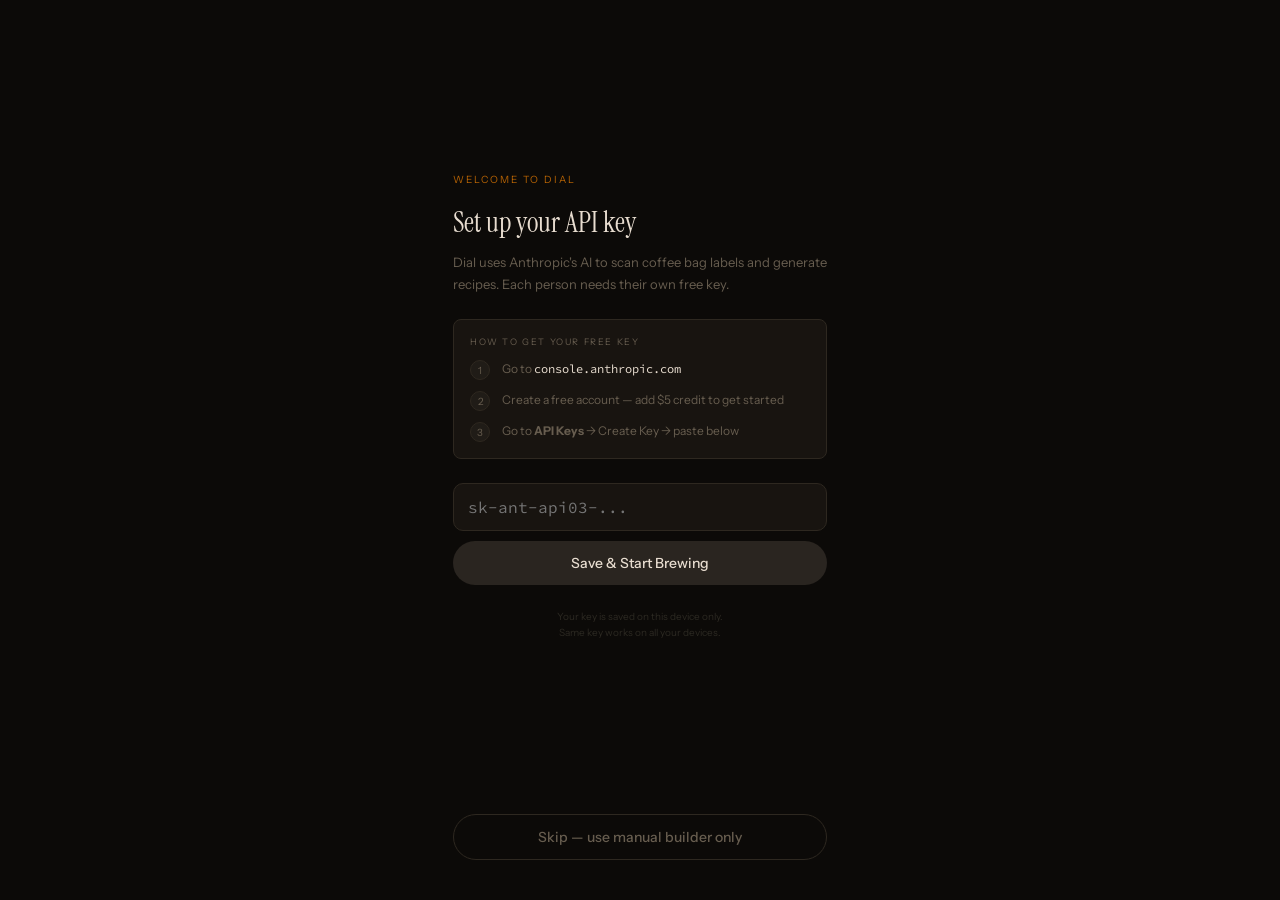
==== commit 724462fb: "Design updates, amber color, recipe layout + scroll fades, F temp, prompt quality, sounds Co-Authore" ====
--- a/index.html
+++ b/index.html
@@ -12,7 +12,7 @@
 <link rel="preconnect" href="https://fonts.googleapis.com"/>
 <link rel="preconnect" href="https://fonts.gstatic.com" crossorigin/>
 <link href="https://fonts.googleapis.com/css2?family=Instrument+Sans:wght@400;500;600&family=Instrument+Serif&family=Source+Code+Pro:wght@400;500&display=swap" rel="stylesheet"/>
-<link rel="stylesheet" href="styles.css?v=37"/>
+<link rel="stylesheet" href="styles.css?v=41"/>
 </head>
 <body>
 
@@ -171,7 +171,7 @@
   <div id="rc-hdr">
     <button class="icon-btn" onclick="closeRC()" data-icon="x" aria-label="Close"></button>
   </div>
-  <div style="flex:1;overflow-y:auto;-webkit-overflow-scrolling:touch;overscroll-behavior:contain;padding-top:var(--space-16)">
+  <div id="rc-scroll" style="flex:1;overflow-y:auto;-webkit-overflow-scrolling:touch;overscroll-behavior:contain;padding-top:var(--space-16)">
     <div class="rc-coffee-name t-body" id="rc-coffee-name"></div>
     <div class="rationale-wrap collapsed" id="rc-rationale-wrap">
       <div class="rationale-text t-heading-accent" id="rc-rationale"></div>
@@ -248,6 +248,6 @@
   </div>
 </div>
 
-<script src="app.js?v=37"></script>
+<script src="app.js?v=41"></script>
 </body>
 </html>
--- a/styles.css
+++ b/styles.css
@@ -65,19 +65,6 @@
 ::-webkit-scrollbar{display:none}
 .hidden{display:none!important}
 
-/* Film grain — fixed, non-interactive SVG noise overlay. Tune --grain-opacity. */
-:root{--grain-opacity:.045}
-body::after{
-  content:"";
-  position:fixed;
-  inset:0;
-  z-index:9999;
-  pointer-events:none;
-  opacity:var(--grain-opacity);
-  background-image:url("data:image/svg+xml,%3Csvg xmlns='http://www.w3.org/2000/svg' width='200' height='200'%3E%3Cfilter id='n'%3E%3CfeTurbulence type='fractalNoise' baseFrequency='0.85' numOctaves='2' stitchTiles='stitch'/%3E%3CfeColorMatrix type='saturate' values='0'/%3E%3C/filter%3E%3Crect width='100%25' height='100%25' filter='url(%23n)'/%3E%3C/svg%3E");
-  background-size:200px 200px;
-}
-
 /* ============================================================================
    Type styles
    ============================================================================ */
@@ -233,6 +220,10 @@
    Create screen
    ============================================================================ */
 #create-hdr,#rc-hdr{display:flex;flex-direction:column;align-items:center;gap:var(--space-24);flex-shrink:0;padding-top:max(16px,env(safe-area-inset-top));padding-bottom:0}
+/* Top fade — appears below the close button only once content is scrolled */
+#rc-hdr{position:relative;z-index:1}
+#rc-hdr::after{content:"";position:absolute;left:-16px;right:-16px;top:100%;height:44px;pointer-events:none;background:linear-gradient(to bottom,var(--color-bg-base) 10%,rgba(12,10,8,0));opacity:0;transition:opacity .25s ease}
+#rc-hdr.scrolled::after{opacity:1}
 
 /* Screen shared label (used in Create + RC) */
 .screen-label{color:var(--color-text-label);text-align:center;flex-shrink:0}
@@ -273,8 +264,8 @@
    Generated / RC screen
    ============================================================================ */
 #rc-screen .screen-label{padding:0}
-.rc-coffee-name{color:var(--color-text-primary);text-align:center;padding:0 var(--space-16) var(--space-8);flex-shrink:0;font-size:12px;letter-spacing:.12px}
-.rationale-wrap{position:relative;margin:0 var(--space-16) 0;flex-shrink:0;overflow:hidden}
+.rc-coffee-name{color:var(--color-text-primary);text-align:center;padding:0 0 var(--space-8);flex-shrink:0;font-size:12px;letter-spacing:.12px}
+.rationale-wrap{position:relative;margin:0;flex-shrink:0;overflow:hidden}
 .rationale-text{color:var(--color-text-muted);text-align:center;line-height:1.5}
 .rationale-wrap.collapsed{max-height:138px}
 .rationale-fade{position:absolute;left:0;right:0;bottom:0;height:78px;pointer-events:none;background:linear-gradient(to bottom,rgba(12,10,8,0) 0%,var(--color-bg-base) 92%)}
@@ -282,20 +273,22 @@
 .more-notes{display:block;margin:var(--space-12) auto 0;background:none;border:none;color:var(--color-text-secondary);font-family:var(--font-sans);font-size:14px;letter-spacing:.14px;cursor:pointer;text-align:center}
 
 /* Param grid (generated view — 2-column stacked cells with top dividers) */
-.rc-grid{display:grid;grid-template-columns:1fr 1fr 1fr;column-gap:0;row-gap:var(--space-24);margin:var(--space-24) var(--space-16) 0}
+.rc-grid{display:grid;grid-template-columns:1fr 1fr 1fr;column-gap:0;row-gap:var(--space-24);margin:var(--space-24) 0 0}
 .rc-cell{display:flex;flex-direction:column;gap:var(--space-4);padding:var(--space-12) var(--space-8);border-top:1px solid var(--neutral-200);min-width:0}
 .rc-cell-lbl{font-family:var(--font-sans);font-size:12px;letter-spacing:.12px;color:var(--color-text-muted)}
 .rc-cell-val{font-family:var(--font-mono);font-size:16px;color:var(--color-text-primary);width:100%;text-align:left;white-space:nowrap;overflow:hidden;text-overflow:ellipsis}
 
 /* Brew recipe card */
-.brew-recipe-card{margin:var(--space-24) var(--space-16) 0;background:var(--color-bg-surface-1);border:1px solid var(--color-border-subtle);border-radius:var(--radius-md);overflow:hidden;flex-shrink:0}
+.brew-recipe-card{margin:var(--space-24) 0 0;background:var(--color-bg-surface-1);border:1px solid var(--color-border-subtle);border-radius:var(--radius-md);overflow:hidden;flex-shrink:0}
 .brc-hdr{display:flex;align-items:center;justify-content:space-between;gap:var(--space-8);padding:var(--space-12) var(--space-20);cursor:pointer}
 .brc-title{color:var(--color-text-primary);font-family:var(--font-sans);font-size:16px}
 .brc-sub{color:var(--color-text-muted);font-family:var(--font-mono);font-size:14px;margin-top:var(--space-8)}
 .brc-chev{transition:transform .25s}
 .brc-card.open .brc-chev{transform:rotate(180deg)}
 .brc-body{padding:0 var(--space-20) var(--space-16);border-top:1px solid var(--color-border-subtle)}
-.rc-actions{display:flex;gap:var(--space-12);justify-content:center;padding:var(--space-16) var(--space-24) max(24px,env(safe-area-inset-bottom));flex-shrink:0}
+.rc-actions{display:flex;gap:var(--space-12);justify-content:center;padding:var(--space-16) var(--space-24) max(24px,env(safe-area-inset-bottom));flex-shrink:0;position:relative}
+/* Fade the scrolling content out just above the fixed action bar */
+.rc-actions::before{content:"";position:absolute;left:0;right:0;bottom:100%;height:44px;pointer-events:none;background:linear-gradient(to top,var(--color-bg-base) 10%,rgba(12,10,8,0))}
 
 /* ============================================================================
    Stage overlay
